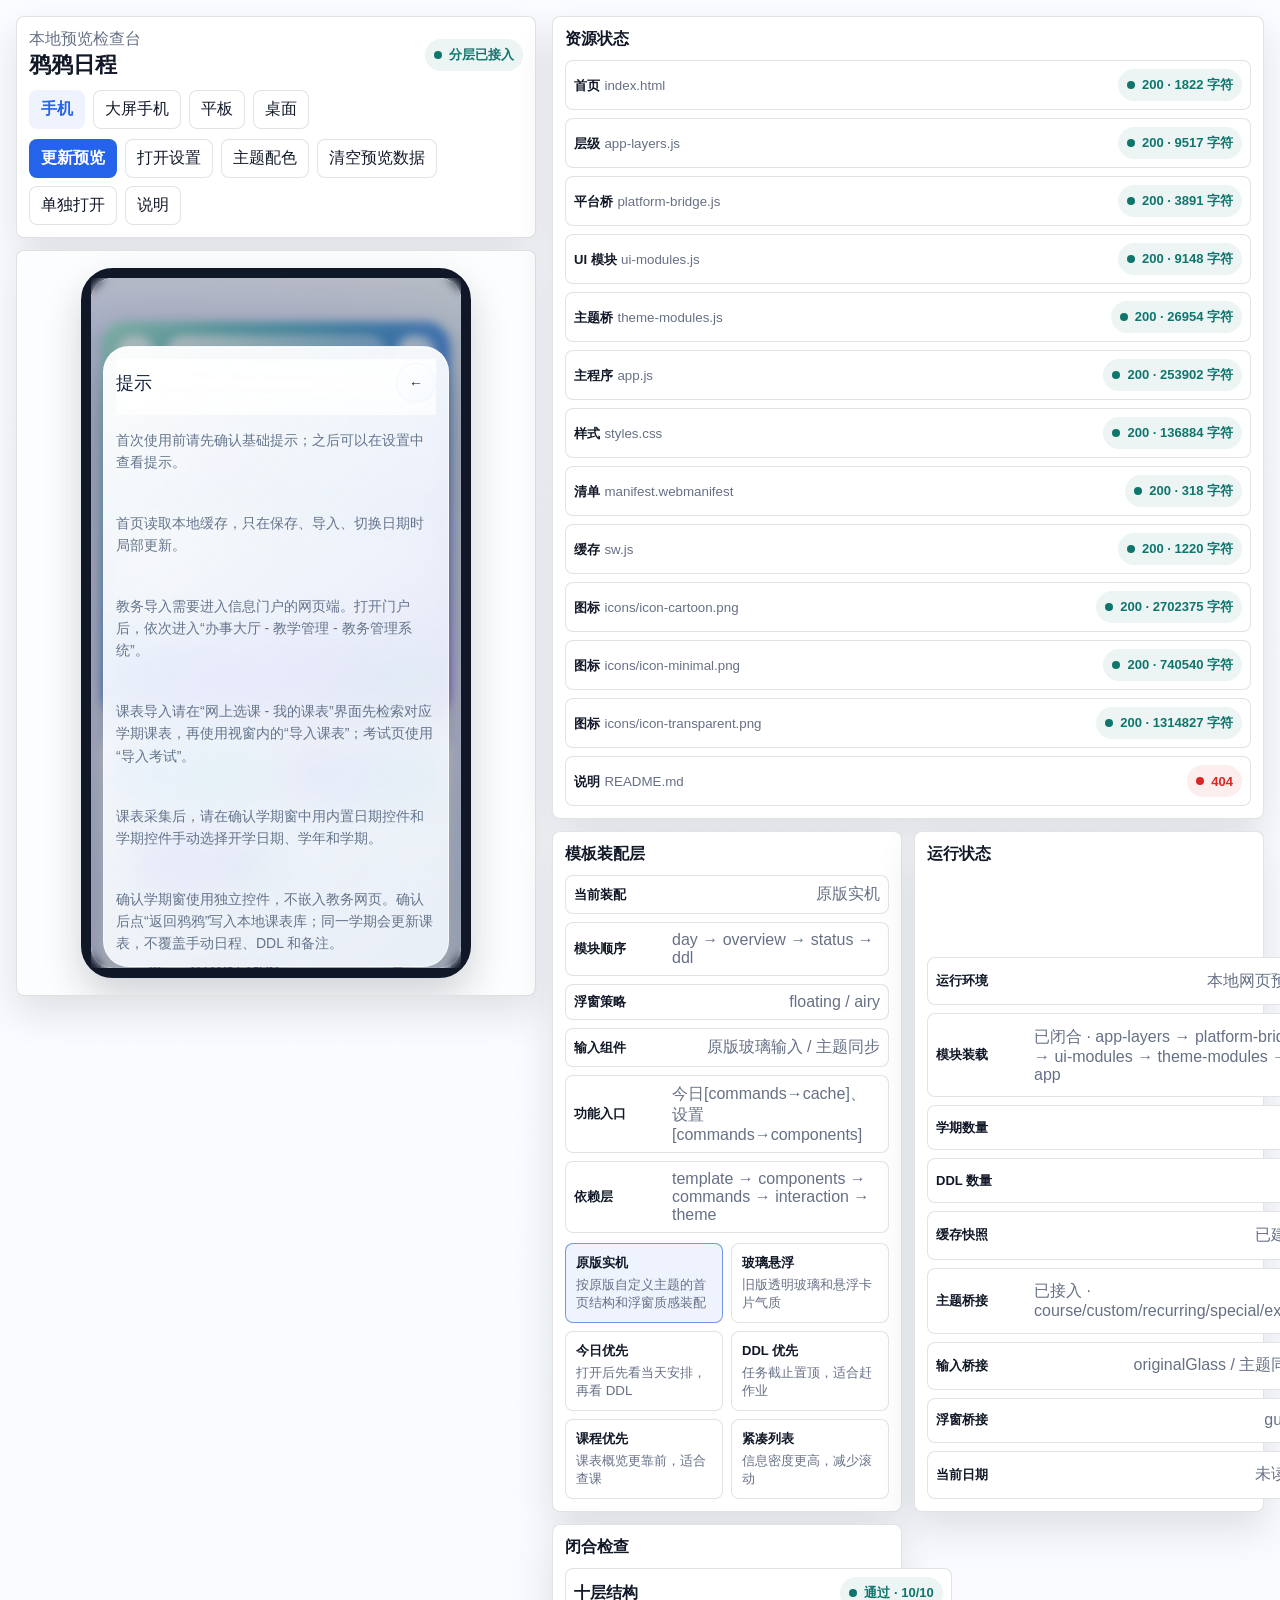
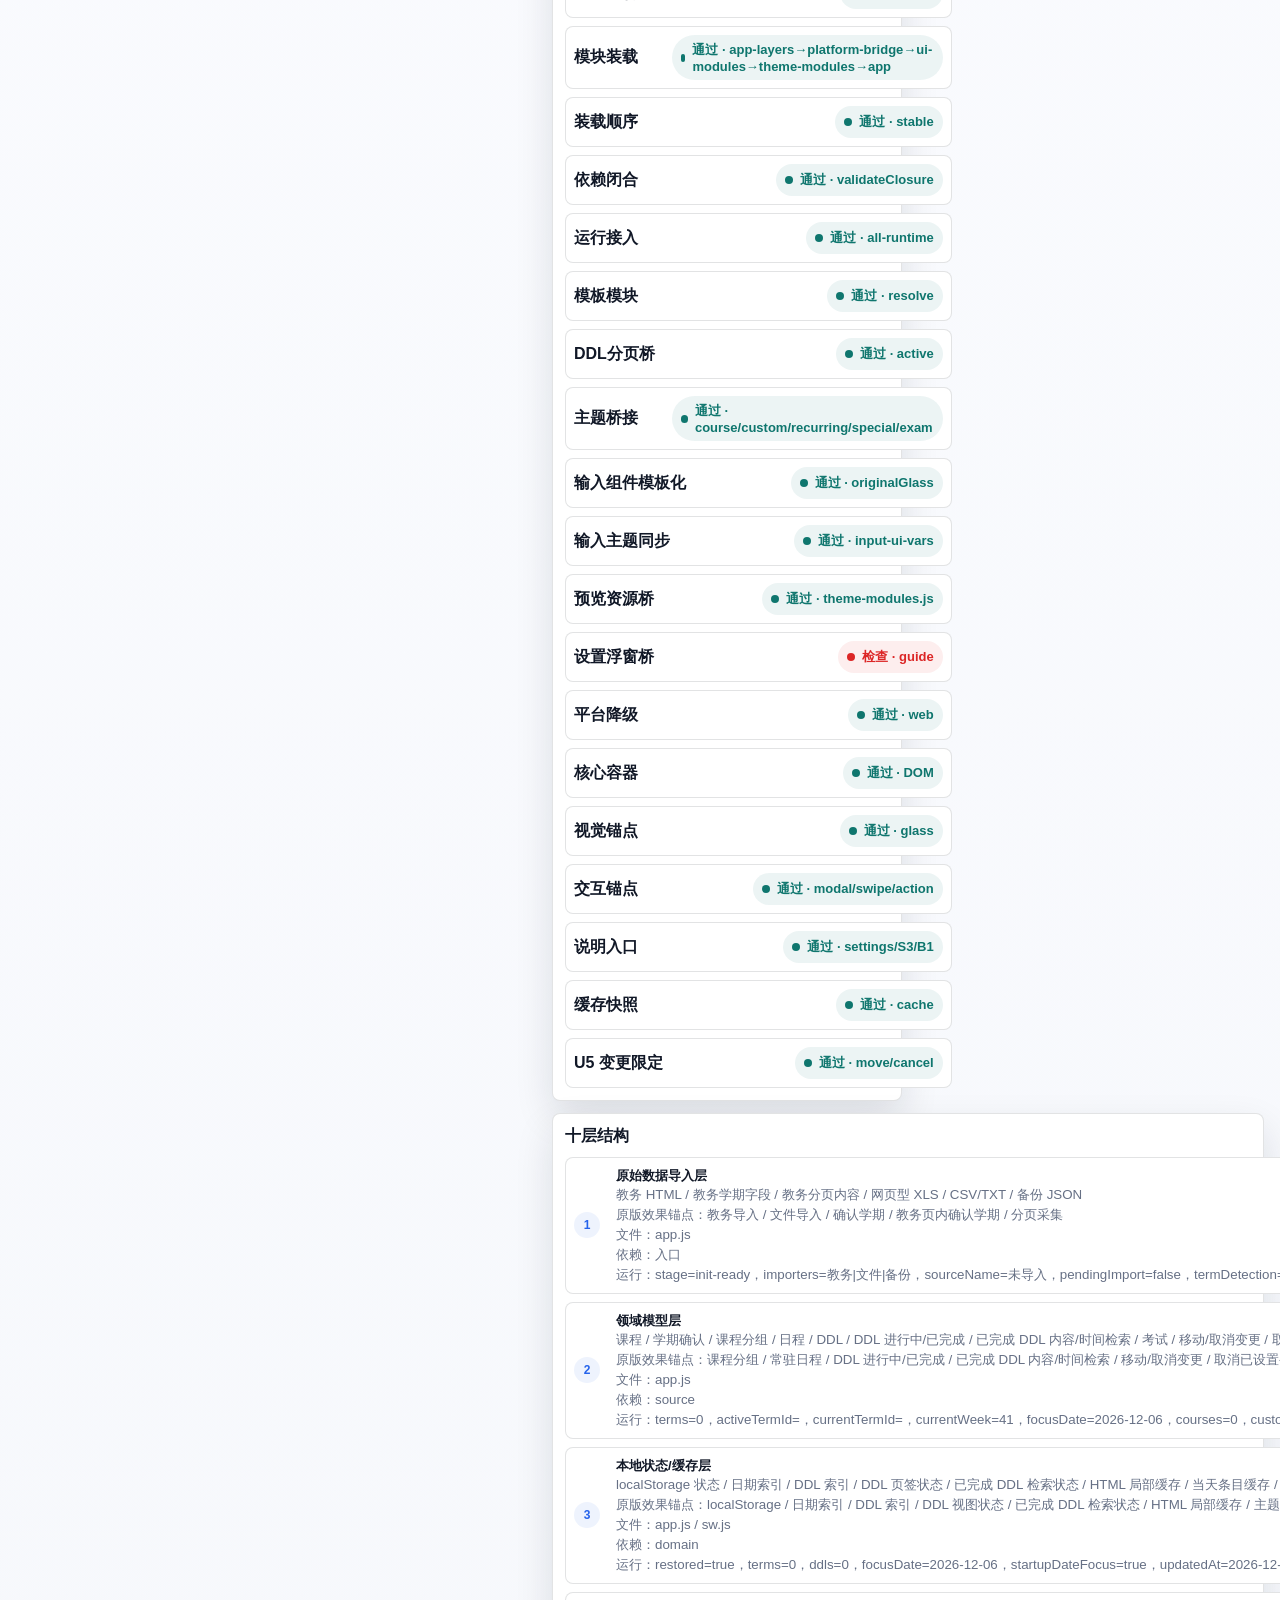
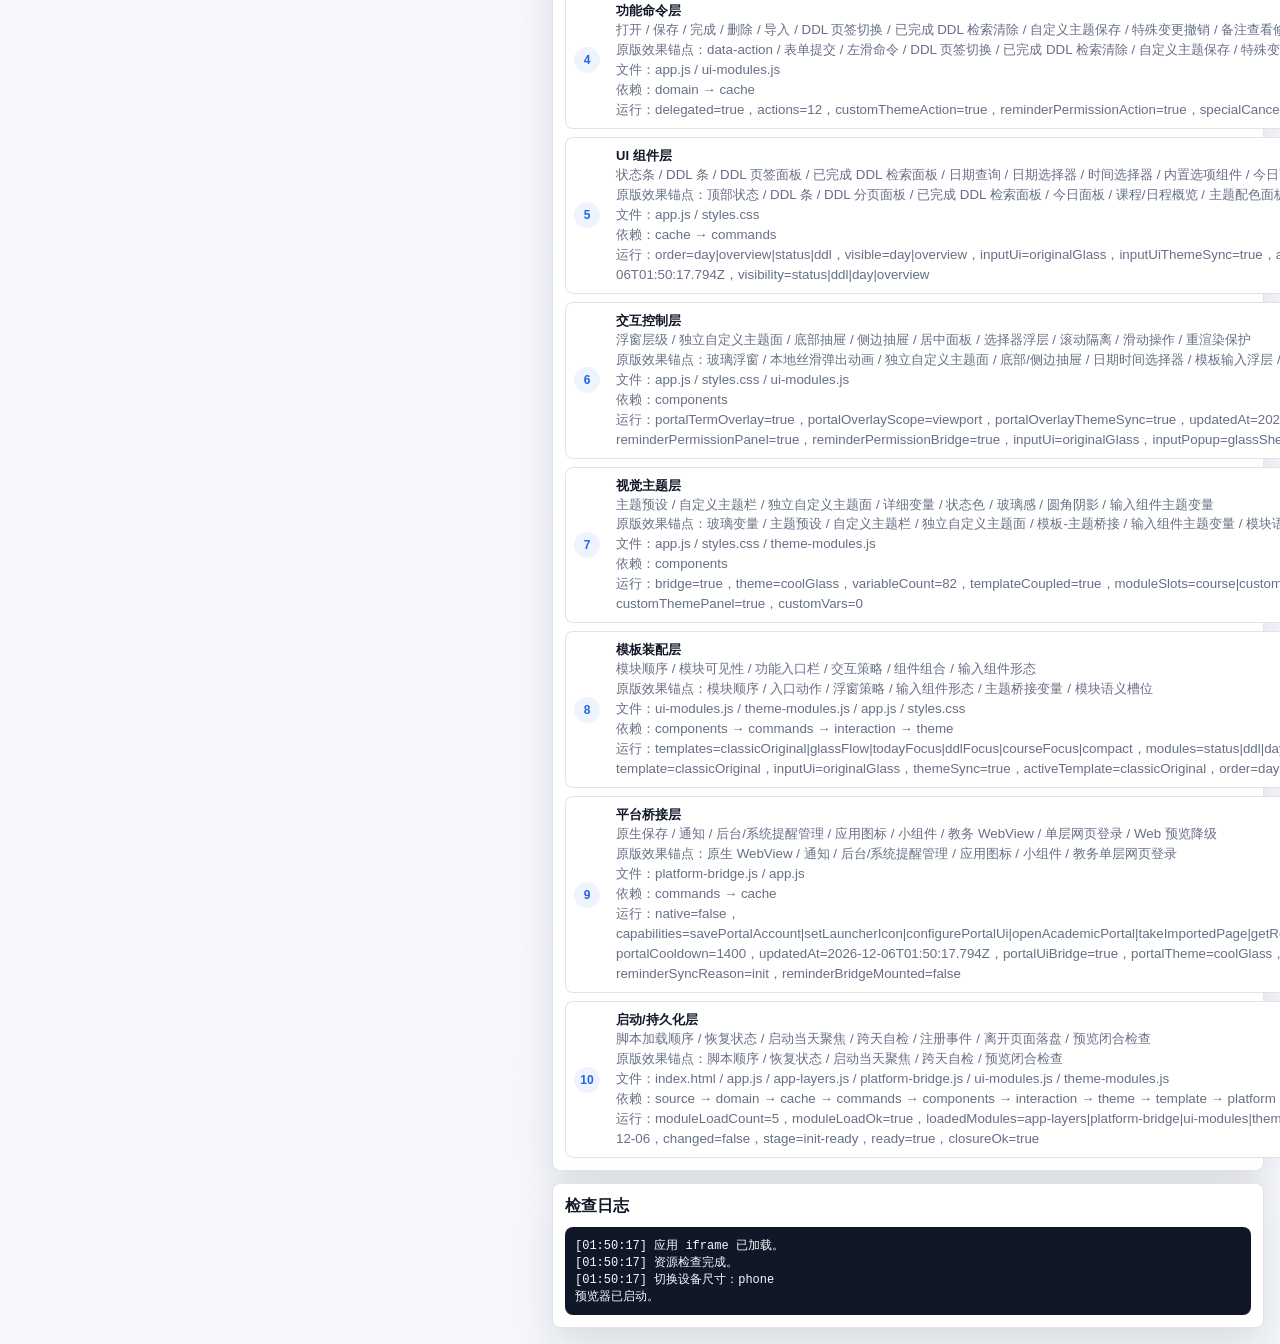
==== YayaScheduleClean/Web/preview.html @ 3cfff025 "Restore startup focus to current date" ====
<!doctype html>
<html lang="zh-CN">
  <head>
    <meta charset="utf-8" />
    <meta name="viewport" content="width=device-width, initial-scale=1" />
    <title>鸦鸦日程预览器</title>
    <link rel="icon" type="image/png" href="icons/icon-transparent.png" />
    <style>
      :root {
        --accent: #2563eb;
        --accent-2: #0f766e;
        --ink: #111827;
        --muted: #667085;
        --line: rgba(17, 24, 39, 0.12);
        --page: #f5f7fb;
        --panel: #ffffff;
        --soft: rgba(37, 99, 235, 0.08);
        --danger: #dc2626;
        --ok: #0f766e;
        --shadow: 0 16px 38px rgba(17, 24, 39, 0.12);
        font-family: -apple-system, BlinkMacSystemFont, "Segoe UI", "Microsoft YaHei", sans-serif;
      }

      * {
        box-sizing: border-box;
      }

      body {
        margin: 0;
        min-height: 100vh;
        color: var(--ink);
        background: linear-gradient(180deg, #fbfcff, var(--page));
        letter-spacing: 0;
      }

      button,
      select,
      input {
        font: inherit;
      }

      button,
      a.button {
        min-height: 38px;
        padding: 8px 11px;
        border: 1px solid var(--line);
        border-radius: 8px;
        background: var(--panel);
        color: var(--ink);
        text-decoration: none;
      }

      button.primary,
      a.primary {
        background: var(--accent);
        border-color: transparent;
        color: #fff;
        font-weight: 800;
      }

      button.ghost {
        background: var(--soft);
        color: var(--accent);
        border-color: transparent;
        font-weight: 700;
      }

      .preview-app {
        min-height: 100vh;
        display: grid;
        grid-template-columns: minmax(340px, 520px) minmax(380px, 1fr);
        gap: 16px;
        padding: 16px;
      }

      .stage,
      .inspector {
        min-width: 0;
      }

      .stage {
        display: grid;
        gap: 12px;
        align-content: start;
      }

      .stage-head,
      .panel {
        background: var(--panel);
        border: 1px solid var(--line);
        border-radius: 8px;
        box-shadow: var(--shadow);
      }

      .stage-head {
        display: grid;
        gap: 10px;
        padding: 12px;
      }

      .title-row,
      .toolbar,
      .button-row,
      .status-grid,
      .template-grid {
        display: flex;
        align-items: center;
        gap: 8px;
        flex-wrap: wrap;
      }

      .title-row {
        justify-content: space-between;
      }

      h1,
      h2,
      h3,
      p {
        margin: 0;
      }

      h1 {
        font-size: 22px;
      }

      h2 {
        font-size: 16px;
      }

      h3 {
        font-size: 14px;
      }

      p,
      small,
      .muted,
      .kv span {
        color: var(--muted);
      }

      .device-wrap {
        display: grid;
        place-items: center;
        min-height: calc(100vh - 154px);
        padding: 14px;
        background: color-mix(in srgb, var(--panel) 74%, var(--page));
        border: 1px solid var(--line);
        border-radius: 8px;
        box-shadow: var(--shadow);
        overflow: auto;
      }

      .device-frame {
        width: min(var(--device-width, 390px), 100%);
        height: min(var(--device-height, 844px), calc(100vh - 190px));
        min-height: 560px;
        border: 10px solid #101828;
        border-radius: 32px;
        overflow: hidden;
        background: #fff;
        box-shadow: 0 18px 38px rgba(17, 24, 39, 0.18);
      }

      .device-frame[data-kind="desktop"] {
        width: min(var(--device-width, 1180px), 100%);
        border-width: 8px;
        border-radius: 12px;
      }

      iframe {
        width: 100%;
        height: 100%;
        border: 0;
        display: block;
        background: #fff;
      }

      .inspector {
        display: grid;
        grid-template-columns: repeat(2, minmax(0, 1fr));
        gap: 12px;
        align-content: start;
      }

      .panel {
        display: grid;
        gap: 10px;
        padding: 12px;
      }

      .panel.wide {
        grid-column: 1 / -1;
      }

      .chip {
        display: inline-flex;
        align-items: center;
        gap: 7px;
        min-height: 32px;
        padding: 6px 9px;
        border-radius: 999px;
        background: var(--soft);
        color: var(--accent);
        font-weight: 800;
        font-size: 13px;
      }

      .chip.bad {
        background: rgba(220, 38, 38, 0.08);
        color: var(--danger);
      }

      .chip.ok {
        background: rgba(15, 118, 110, 0.08);
        color: var(--ok);
      }

      .dot {
        width: 8px;
        height: 8px;
        border-radius: 999px;
        background: currentColor;
      }

      .asset-list,
      .layer-list,
      .kv-list,
      .check-list {
        display: grid;
        gap: 8px;
      }

      .asset,
      .layer,
      .kv,
      .check {
        display: grid;
        grid-template-columns: minmax(90px, 1fr) auto;
        gap: 8px;
        align-items: center;
        padding: 8px;
        border: 1px solid var(--line);
        border-radius: 8px;
        background: #fff;
      }

      .layer {
        grid-template-columns: 34px 1fr;
      }

      .layer b {
        display: grid;
        place-items: center;
        width: 26px;
        height: 26px;
        border-radius: 999px;
        background: var(--soft);
        color: var(--accent);
        font-size: 12px;
      }

      .layer strong,
      .asset strong,
      .kv strong {
        font-size: 13px;
      }

      .layer small {
        display: block;
        line-height: 1.5;
      }

      .template-card {
        flex: 1 1 130px;
        display: grid;
        gap: 4px;
        padding: 10px;
        border: 1px solid var(--line);
        border-radius: 8px;
        background: #fff;
        text-align: left;
      }

      .template-card.active {
        border-color: color-mix(in srgb, var(--accent) 56%, var(--line));
        background: var(--soft);
      }

      .template-card strong {
        font-size: 13px;
      }

      .log {
        min-height: 54px;
        padding: 10px;
        border-radius: 8px;
        background: #101828;
        color: #f8fafc;
        font-family: ui-monospace, SFMono-Regular, Consolas, monospace;
        font-size: 12px;
        white-space: pre-wrap;
      }

      code {
        font-family: ui-monospace, SFMono-Regular, Consolas, monospace;
        font-size: 12px;
        padding: 2px 5px;
        border-radius: 6px;
        background: #f2f4f7;
      }

      @media (max-width: 980px) {
        .preview-app {
          grid-template-columns: 1fr;
        }

        .device-wrap {
          min-height: 68vh;
        }

        .inspector {
          grid-template-columns: 1fr;
        }
      }

      @media (max-width: 520px) {
        .preview-app {
          padding: 10px;
        }

        .device-frame {
          min-height: 520px;
          border-width: 8px;
        }
      }
    </style>
  </head>
  <body>
    <main class="preview-app">
      <section class="stage">
        <header class="stage-head">
          <div class="title-row">
            <div>
              <p class="muted">本地预览检查台</p>
              <h1>鸦鸦日程</h1>
            </div>
            <span id="runtimeBadge" class="chip"><i class="dot"></i>等待加载</span>
          </div>

          <div class="toolbar" aria-label="设备尺寸">
            <button class="ghost" type="button" data-device="phone">手机</button>
            <button type="button" data-device="large">大屏手机</button>
            <button type="button" data-device="tablet">平板</button>
            <button type="button" data-device="desktop">桌面</button>
          </div>

          <div class="button-row">
            <button id="reloadButton" class="primary" type="button">更新预览</button>
            <button id="openSettingsButton" type="button">打开设置</button>
            <button id="openThemeButton" type="button">主题配色</button>
            <button id="clearPreviewButton" type="button">清空预览数据</button>
            <a class="button" href="./index.html" target="_blank" rel="noreferrer">单独打开</a>
            <a class="button" href="./README.md" target="_blank" rel="noreferrer">说明</a>
          </div>
        </header>

        <section class="device-wrap" aria-label="应用画面">
          <div id="deviceFrame" class="device-frame" style="--device-width:390px;--device-height:844px">
            <iframe id="appFrame" src="./index.html" title="鸦鸦日程"></iframe>
          </div>
        </section>
      </section>

      <aside class="inspector">
        <section class="panel wide">
          <h2>资源状态</h2>
          <div id="assetList" class="asset-list"></div>
        </section>

        <section class="panel">
          <h2>模板装配层</h2>
          <div id="templateInfo" class="kv-list"></div>
          <div id="templateGrid" class="template-grid"></div>
        </section>

        <section class="panel">
          <h2>运行状态</h2>
          <div id="runtimeInfo" class="kv-list"></div>
        </section>

        <section class="panel">
          <h2>闭合检查</h2>
          <div id="runtimeChecks" class="check-list"></div>
        </section>

        <section class="panel wide">
          <h2>十层结构</h2>
          <div id="layerList" class="layer-list"></div>
        </section>

        <section class="panel wide">
          <h2>检查日志</h2>
          <div id="logBox" class="log">预览器已启动。</div>
        </section>
      </aside>
    </main>

    <script>
      const STORAGE_KEY = "yaya-schedule-rewrite-v2";
      const frame = document.getElementById("appFrame");
      const deviceFrame = document.getElementById("deviceFrame");
      const runtimeBadge = document.getElementById("runtimeBadge");
      const assetList = document.getElementById("assetList");
      const templateInfo = document.getElementById("templateInfo");
      const templateGrid = document.getElementById("templateGrid");
      const runtimeInfo = document.getElementById("runtimeInfo");
      const runtimeChecks = document.getElementById("runtimeChecks");
      const layerList = document.getElementById("layerList");
      const logBox = document.getElementById("logBox");
    const PREVIEW_BUILD = "20260523-course-term-chip-v2";

      const assets = [
        ["index.html", "首页"],
        ["app-layers.js", "层级"],
        ["platform-bridge.js", "平台桥"],
        ["ui-modules.js", "UI 模块"],
        ["theme-modules.js", "主题桥"],
        ["app.js", "主程序"],
        ["styles.css", "样式"],
        ["manifest.webmanifest", "清单"],
        ["sw.js", "缓存"],
        ["icons/icon-cartoon.png", "图标"],
        ["icons/icon-minimal.png", "图标"],
        ["icons/icon-transparent.png", "图标"],
        ["README.md", "说明"]
      ];

      const devices = {
        phone: ["390px", "844px", "phone"],
        large: ["430px", "932px", "phone"],
        tablet: ["768px", "1024px", "tablet"],
        desktop: ["1180px", "760px", "desktop"]
      };

      document.querySelectorAll("[data-device]").forEach((button) => {
        button.addEventListener("click", () => setDevice(button.dataset.device));
      });

      document.getElementById("reloadButton").addEventListener("click", () => reloadFrame({ refreshCache: true }));
      document.getElementById("openSettingsButton").addEventListener("click", () => clickInApp("#settingsButton"));
      document.getElementById("openThemeButton").addEventListener("click", () => clickInApp('[data-action="open-theme"]', "#settingsButton"));
      document.getElementById("clearPreviewButton").addEventListener("click", clearPreviewData);
      frame.addEventListener("load", () => {
        log("应用 iframe 已加载。");
        window.setTimeout(refreshRuntime, 180);
      });

      setDevice("phone");
      checkAssets();
      renderStaticLayers();
      frame.src = previewUrl();

      function setDevice(name) {
        const device = devices[name] || devices.phone;
        deviceFrame.style.setProperty("--device-width", device[0]);
        deviceFrame.style.setProperty("--device-height", device[1]);
        deviceFrame.dataset.kind = device[2];
        document.querySelectorAll("[data-device]").forEach((button) => {
          button.classList.toggle("ghost", button.dataset.device === name);
        });
        log("切换设备尺寸：" + name);
      }

      async function reloadFrame(options = {}) {
        if (options.refreshCache) await clearPreviewCachesOnly();
        frame.src = previewUrl();
        checkAssets();
        log(options.refreshCache ? "预览资源缓存已更新。" : "预览已刷新。");
      }

      function previewUrl() {
        return `./index.html?preview=${encodeURIComponent(PREVIEW_BUILD)}-${Date.now()}`;
      }

      async function checkAssets() {
        assetList.innerHTML = assets.map(([path, label]) => assetRow(label, path, "检查中")).join("");
        const rows = await Promise.all(assets.map(async ([path, label]) => {
          try {
            const response = await fetch(path, { cache: "no-store" });
            const text = await response.text();
            return assetRow(label, path, response.ok ? `${response.status} · ${text.length} 字符` : String(response.status), response.ok);
          } catch (error) {
            return assetRow(label, path, "不可访问", false);
          }
        }));
        assetList.innerHTML = rows.join("");
        log("资源检查完成。");
      }

      function assetRow(label, path, status, ok = null) {
        const stateClass = ok === null ? "" : ok ? "ok" : "bad";
        return `
          <div class="asset">
            <div>
              <strong>${escapeHtml(label)}</strong>
              <small class="muted">${escapeHtml(path)}</small>
            </div>
            <span class="chip ${stateClass}"><i class="dot"></i>${escapeHtml(status)}</span>
          </div>
        `;
      }

      function refreshRuntime() {
        const win = frame.contentWindow;
        if (!win) return;
        const hasLayers = Boolean(win.YayaLayers);
        const hasPlatform = Boolean(win.YayaPlatform);
        const hasUi = Boolean(win.YayaUiModules);
        const hasTheme = Boolean(win.YayaThemeModules);
        const modulesOk = win.YayaLayers?.validateModules?.()?.ok !== false;
        runtimeBadge.className = hasLayers && hasPlatform && hasUi && hasTheme && modulesOk ? "chip ok" : "chip bad";
        runtimeBadge.innerHTML = '<i class="dot"></i>' + (hasLayers && hasPlatform && hasUi && hasTheme && modulesOk ? "分层已接入" : "分层缺失");
        renderLayers(win);
        renderTemplateAssembly(win);
        renderRuntimeInfo(win);
        renderRuntimeChecks(win);
      }

      function renderStaticLayers() {
        const fallback = [
          { name: "原始数据导入层", owns: ["教务页面", "文件文本", "备份 JSON"], files: ["app.js"], dependsOn: [] },
          { name: "领域模型层", owns: ["课程", "日程", "DDL", "考试", "变更"], files: ["app.js"], dependsOn: ["source"] },
          { name: "本地状态缓存层", owns: ["localStorage", "日期索引", "DDL 索引"], files: ["app.js", "sw.js"], dependsOn: ["domain"] },
          { name: "功能命令层", owns: ["打开", "保存", "完成", "删除", "导入"], files: ["app.js", "ui-modules.js"], dependsOn: ["domain", "cache"] },
          { name: "UI 组件层", owns: ["状态条", "DDL 条", "今日面板", "概览卡"], files: ["app.js", "styles.css"], dependsOn: ["cache", "commands"] },
          { name: "交互控制层", owns: ["浮窗", "抽屉", "关闭", "滚动隔离"], files: ["app.js", "styles.css", "ui-modules.js"], dependsOn: ["components"] },
          { name: "视觉主题层", owns: ["颜色变量", "模板-主题桥接", "状态色", "圆角阴影"], files: ["app.js", "styles.css", "theme-modules.js"], dependsOn: ["components"] },
          { name: "模板装配层", owns: ["模块顺序", "功能入口", "交互策略", "主题语义槽位"], files: ["ui-modules.js", "theme-modules.js", "app.js"], dependsOn: ["components", "commands", "interaction", "theme"] },
          { name: "平台桥接层", owns: ["原生平台", "Web 预览降级"], files: ["platform-bridge.js", "app.js"], dependsOn: ["commands", "cache"] },
          { name: "启动持久化层", owns: ["恢复状态", "启动当天聚焦", "跨天自检", "注册事件", "离开落盘"], files: ["index.html", "app.js"], dependsOn: ["template", "platform"] }
        ];
        layerList.innerHTML = fallback.map((layer, index) => layerRow(index + 1, layer)).join("");
      }

      function renderLayers(win) {
        const layers = win.YayaLayers?.all;
        if (!Array.isArray(layers)) return;
        layerList.innerHTML = layers.map((layer, index) => layerRow(index + 1, win.YayaLayers.describe?.(layer.id) || layer)).join("");
      }

      function layerRow(index, layer) {
        const owns = Array.isArray(layer.owns) ? layer.owns.join(" / ") : "";
        const files = Array.isArray(layer.files) ? layer.files.join(" / ") : "";
        const depends = Array.isArray(layer.dependsOn) && layer.dependsOn.length ? layer.dependsOn.join(" → ") : "入口";
        const effects = Array.isArray(layer.effects) ? layer.effects.join(" / ") : "";
        const runtime = layer.runtime && Object.keys(layer.runtime).length ? "运行：" + Object.entries(layer.runtime).map(([key, value]) => `${key}=${formatValue(value)}`).join("，") : "";
        return `
          <div class="layer">
            <b>${index}</b>
            <div>
              <strong>${escapeHtml(layer.name)}</strong>
              <small>${escapeHtml(owns)}</small>
              ${effects ? `<small>原版效果锚点：${escapeHtml(effects)}</small>` : ""}
              <small>文件：${escapeHtml(files)}</small>
              <small>依赖：${escapeHtml(depends)}</small>
              ${runtime ? `<small>${escapeHtml(runtime)}</small>` : ""}
            </div>
          </div>
        `;
      }

      function renderTemplateAssembly(win) {
        const modules = win.YayaUiModules;
        if (!modules) {
          templateInfo.innerHTML = kvRow("状态", "UI 模块未加载");
          templateGrid.innerHTML = "";
          return;
        }
        const state = readState(win);
        const assembly = modules.resolve({ state });
        templateInfo.innerHTML = [
          kvRow("当前装配", assembly.label || assembly.id),
          kvRow("模块顺序", (assembly.order || []).join(" → ")),
          kvRow("浮窗策略", `${assembly.interaction?.modalLayout || ""} / ${assembly.interaction?.density || ""}`),
          kvRow("输入组件", `${assembly.inputUi?.label || assembly.inputUi?.variant || "默认输入"} / ${assembly.inputUi?.themeSync === false ? "独立配色" : "主题同步"}`),
          kvRow("功能入口", (assembly.actions || []).map((item) => `${item.label}[${item.layer || "commands"}→${item.targetLayer || "components"}]`).join("、") || "无"),
          kvRow("依赖层", (assembly.layerTrace || []).join(" → "))
        ].join("");
        templateGrid.innerHTML = Object.entries(modules.TEMPLATES || {}).map(([id, template]) => `
          <button class="template-card ${id === assembly.id ? "active" : ""}" type="button" data-template-id="${escapeHtml(id)}">
            <strong>${escapeHtml(template.label || id)}</strong>
            <small>${escapeHtml(template.description || "")}</small>
          </button>
        `).join("");
        templateGrid.querySelectorAll("[data-template-id]").forEach((button) => {
          button.addEventListener("click", () => applyPreviewTemplate(button.dataset.templateId));
        });
      }

      function runtimePlatformLabel(win) {
        const ua = win.navigator?.userAgent || "";
        const isiOS = Boolean(win.YayaNative?.__iosBridgeReady) || /iPad|iPhone|iPod/i.test(ua) || (/Macintosh/i.test(ua) && Number(win.navigator?.maxTouchPoints || 0) > 1);
        const isAndroid = /Android/i.test(ua);
        const native = Boolean(win.YayaPlatform?.isNative?.());
        if (isiOS) return native ? "iOS WKWebView" : "iOS 网页预览";
        if (isAndroid) return native ? "Android WebView" : "Android 网页预览";
        return native ? "原生 WebView" : "本地网页预览";
      }
      function renderRuntimeInfo(win) {
        const state = readState(win);
        const cacheReady = Boolean(win.localStorage.getItem("yaya-schedule-rewrite-cache-v2"));
        const themeRuntime = win.YayaLayers?.runtime?.theme || {};
        const moduleState = win.YayaLayers?.validateModules?.();
        const doc = frame.contentDocument;
        const modalKind = doc?.querySelector(".modal-root")?.dataset?.modalKind || "未打开";
        runtimeInfo.innerHTML = [
          kvRow("运行环境", runtimePlatformLabel(win)),
          kvRow("模块装载", moduleState ? `${moduleState.ok ? "已闭合" : "待检查"} · ${moduleState.loaded.join(" → ")}` : "未确认"),
          kvRow("学期数量", String((state.terms || []).length)),
          kvRow("DDL 数量", String((state.ddls || []).length)),
          kvRow("缓存快照", cacheReady ? "已建立" : "未建立"),
          kvRow("主题桥接", themeRuntime.bridge && themeRuntime.templateCoupled ? `已接入 · ${themeRuntime.moduleSlots?.join("/") || "moduleSlots"}` : "未确认"),
          kvRow("输入桥接", `${doc?.body?.dataset?.inputUi || "未确认"} / ${themeRuntime.inputUiThemeSync ? "主题同步" : "待检查"}`),
          kvRow("浮窗桥接", modalKind),
          kvRow("当前日期", state.focusDate || "未读取")
        ].join("");
      }

      function renderRuntimeChecks(win) {
        const doc = frame.contentDocument;
        const layers = Array.isArray(win.YayaLayers?.all) ? win.YayaLayers.all : [];
        const layerIds = new Set(layers.map((layer) => layer.id));
        const state = readState(win);
        const closure = win.YayaLayers?.validateClosure?.();
        const moduleState = win.YayaLayers?.validateModules?.();
        const runtimeMissing = closure?.runtimeMissing || [];
        const themeRuntime = win.YayaLayers?.runtime?.theme || {};
        const style = win.getComputedStyle(doc.documentElement);
        const modalRoot = doc?.querySelector(".modal-root");
        const checks = [
          ["十层结构", layers.length === 10 && ["source", "domain", "cache", "commands", "components", "interaction", "theme", "template", "platform", "boot"].every((id) => layerIds.has(id)), `${layers.length}/10`],
          ["模块装载", Boolean(moduleState?.ok), moduleState?.loaded?.join("→") || "modules"],
          ["装载顺序", Boolean(moduleState && !moduleState.moduleOrderBreaks?.length), moduleState?.moduleOrderBreaks?.join("/") || "stable"],
          ["依赖闭合", closure?.ok || (closure && !closure.missing.length && !closure.dependencyBreaks.length && !closure.handoffBreaks.length), closure ? "validateClosure" : "missing"],
          ["运行接入", closure && runtimeMissing.length === 0, runtimeMissing.length ? runtimeMissing.join("/") : "all-runtime"],
          ["模板模块", typeof win.YayaUiModules?.resolve === "function" && Object.keys(win.YayaUiModules?.TEMPLATES || {}).length > 0, "resolve"],
          ["DDL分页桥", Boolean(["active", "completed"].includes(state.ddlView || "active") && win.YayaLayers?.runtime?.components?.ddlView), win.YayaLayers?.runtime?.components?.ddlView || "active"],
          ["主题桥接", Boolean(win.YayaThemeModules?.apply && themeRuntime.bridge && themeRuntime.templateCoupled && style.getPropertyValue("--tpl-brand")), themeRuntime.moduleSlots?.join("/") || "theme-modules"],
          ["输入组件模板化", Boolean(win.YayaLayers?.runtime?.template?.inputUi && doc?.body?.dataset?.inputUi === win.YayaLayers.runtime.template.inputUi), doc?.body?.dataset?.inputUi || "body-data"],
          ["输入主题同步", Boolean(themeRuntime.inputUiThemeSync && style.getPropertyValue("--input-ui-bg") && style.getPropertyValue("--input-ui-accent")), "input-ui-vars"],
          ["预览资源桥", assets.some(([path]) => path === "theme-modules.js") && Boolean(win.YayaThemeModules), "theme-modules.js"],
          ["设置浮窗桥", !modalRoot?.dataset.modalKind || modalRoot.dataset.modalKind === "settings" || Boolean(doc?.querySelector('.modal-card.settings')), modalRoot?.dataset.modalKind || "standby"],
          ["平台降级", typeof win.YayaPlatform?.openAcademicPortal === "function" && typeof win.YayaPlatform?.scheduleDdlNotifications === "function", win.YayaPlatform?.isNative?.() ? "native" : "web"],
          ["核心容器", ["statusBar", "ddlStrip", "dayPanel", "courseOverview", "scheduleOverview"].every((id) => doc?.getElementById(id)), "DOM"],
          ["视觉锚点", Boolean(doc?.querySelector(".ddl-strip") && doc?.querySelector(".day-panel") && win.getComputedStyle(doc.documentElement).getPropertyValue("--glass-blur")), "glass"],
          ["交互锚点", Boolean(doc?.querySelector(".modal-root") && doc?.querySelector("[data-action='open-ddl']") && doc?.querySelector("[data-action='open-specials']")), "modal/swipe/action"],
          ["说明入口", Boolean(doc?.querySelector('[data-action="open-guide"]') || doc?.querySelector('[data-action="open-settings"]') || doc?.querySelector("#settingsButton")), "settings/S3/B1"],
          ["缓存快照", Boolean(win.localStorage.getItem("yaya-schedule-rewrite-cache-v2")), "cache"],
          ["U5 变更限定", (state.specialChanges || []).every((item) => item.action === "move" || item.action === "cancel"), "move/cancel"]
        ];
        runtimeChecks.innerHTML = checks.map(([label, ok, detail]) => checkRow(label, ok, detail)).join("");
      }

      function checkRow(label, ok, detail) {
        return `
          <div class="check">
            <strong>${escapeHtml(label)}</strong>
            <span class="chip ${ok ? "ok" : "bad"}"><i class="dot"></i>${escapeHtml(ok ? "通过" : "检查")}${detail ? ` · ${escapeHtml(detail)}` : ""}</span>
          </div>
        `;
      }

      function kvRow(key, value) {
        return `
          <div class="kv">
            <strong>${escapeHtml(key)}</strong>
            <span>${escapeHtml(value || "-")}</span>
          </div>
        `;
      }

      function applyPreviewTemplate(templateId) {
        const win = frame.contentWindow;
        if (!win) return;
        const modules = win.YayaUiModules;
        const template = modules?.TEMPLATES?.[templateId];
        const state = readState(win);
        state.version = state.version || 2;
        state.uiTemplate = templateId;
        delete state.moduleOrder;
        delete state.moduleVisibility;
        delete state.uiAssemblyOverrides;
        win.localStorage.setItem(STORAGE_KEY, JSON.stringify(state));
        log("预览装配切换：" + templateId);
        reloadFrame();
      }

      function clickInApp(selector, beforeSelector) {
        const doc = frame.contentDocument;
        if (!doc) return;
        if (beforeSelector) doc.querySelector(beforeSelector)?.click();
        window.setTimeout(() => {
          const target = doc.querySelector(selector);
          if (target) {
            target.click();
            log("触发应用动作：" + selector);
            window.setTimeout(refreshRuntime, 180);
          } else {
            log("未找到动作入口：" + selector);
          }
        }, beforeSelector ? 120 : 0);
      }

      async function clearPreviewData() {
        if (!confirm("只清空预览 iframe 的本地数据，继续吗？")) return;
        const win = frame.contentWindow;
        if (!win) return;
        Object.keys(win.localStorage)
          .filter((key) => key.startsWith("yaya-schedule"))
          .forEach((key) => win.localStorage.removeItem(key));
        if (win.caches) {
          const keys = await win.caches.keys();
          await Promise.all(keys.filter((key) => key.startsWith("yaya-schedule")).map((key) => win.caches.delete(key)));
        }
        if (win.navigator?.serviceWorker) {
          const registrations = await win.navigator.serviceWorker.getRegistrations();
          await Promise.all(registrations.map((registration) => registration.unregister()));
        }
        log("预览本地数据和缓存已清空。");
        reloadFrame();
      }

      async function clearPreviewCachesOnly() {
        const win = frame.contentWindow;
        if (!win) return;
        if (win.caches) {
          const keys = await win.caches.keys();
          await Promise.all(keys.filter((key) => key.startsWith("yaya-schedule")).map((key) => win.caches.delete(key)));
        }
        if (win.navigator?.serviceWorker) {
          const registrations = await win.navigator.serviceWorker.getRegistrations();
          await Promise.all(registrations.map((registration) => registration.unregister()));
        }
      }

      function readState(win) {
        try {
          return JSON.parse(win.localStorage.getItem(STORAGE_KEY) || "{}") || {};
        } catch (error) {
          return {};
        }
      }

      function log(message) {
        const time = new Date().toLocaleTimeString("zh-CN", { hour12: false });
        logBox.textContent = `[${time}] ${message}\n` + logBox.textContent.split("\n").slice(0, 8).join("\n");
      }

      function formatValue(value) {
        if (Array.isArray(value)) return value.join("|");
        if (value && typeof value === "object") return Object.keys(value).join("|");
        return String(value);
      }

      function escapeHtml(value) {
        return String(value ?? "")
          .replace(/&/g, "&amp;")
          .replace(/</g, "&lt;")
          .replace(/>/g, "&gt;")
          .replace(/"/g, "&quot;")
          .replace(/'/g, "&#39;");
      }
    </script>
  </body>
</html>
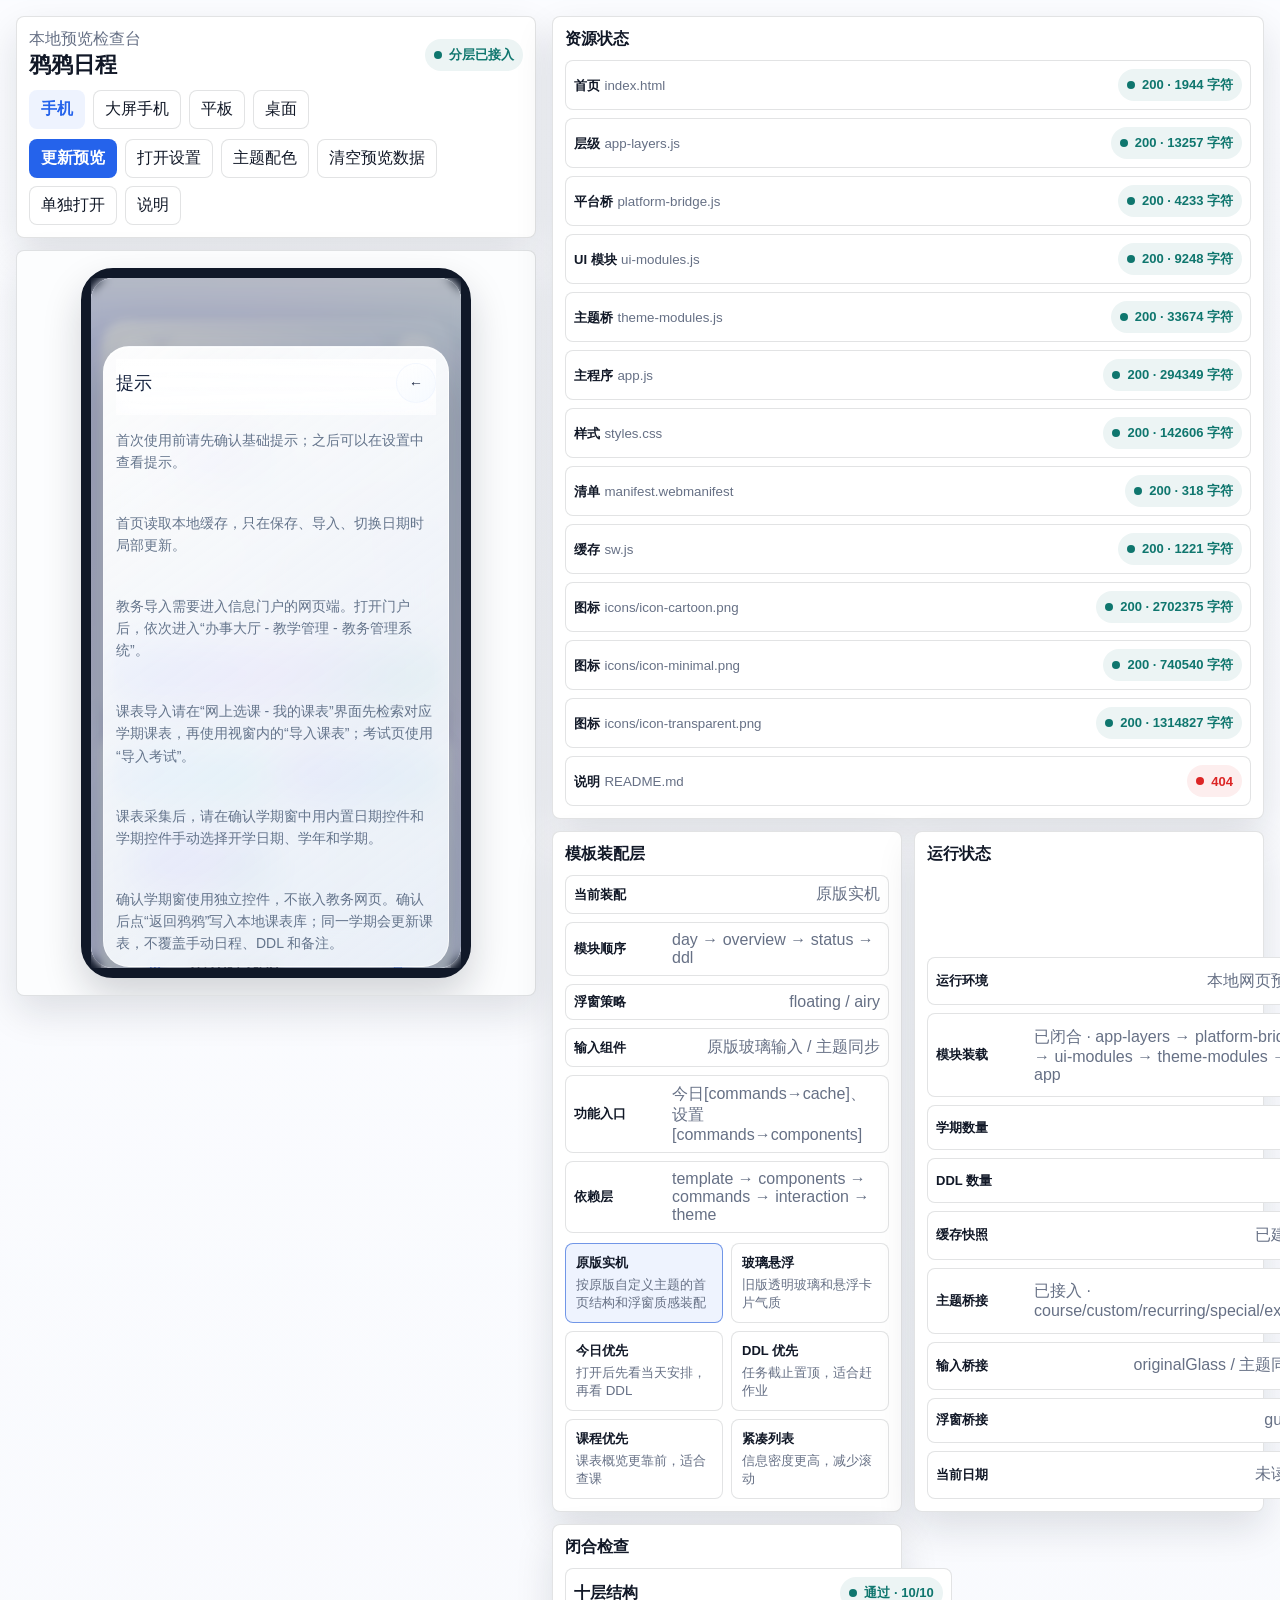
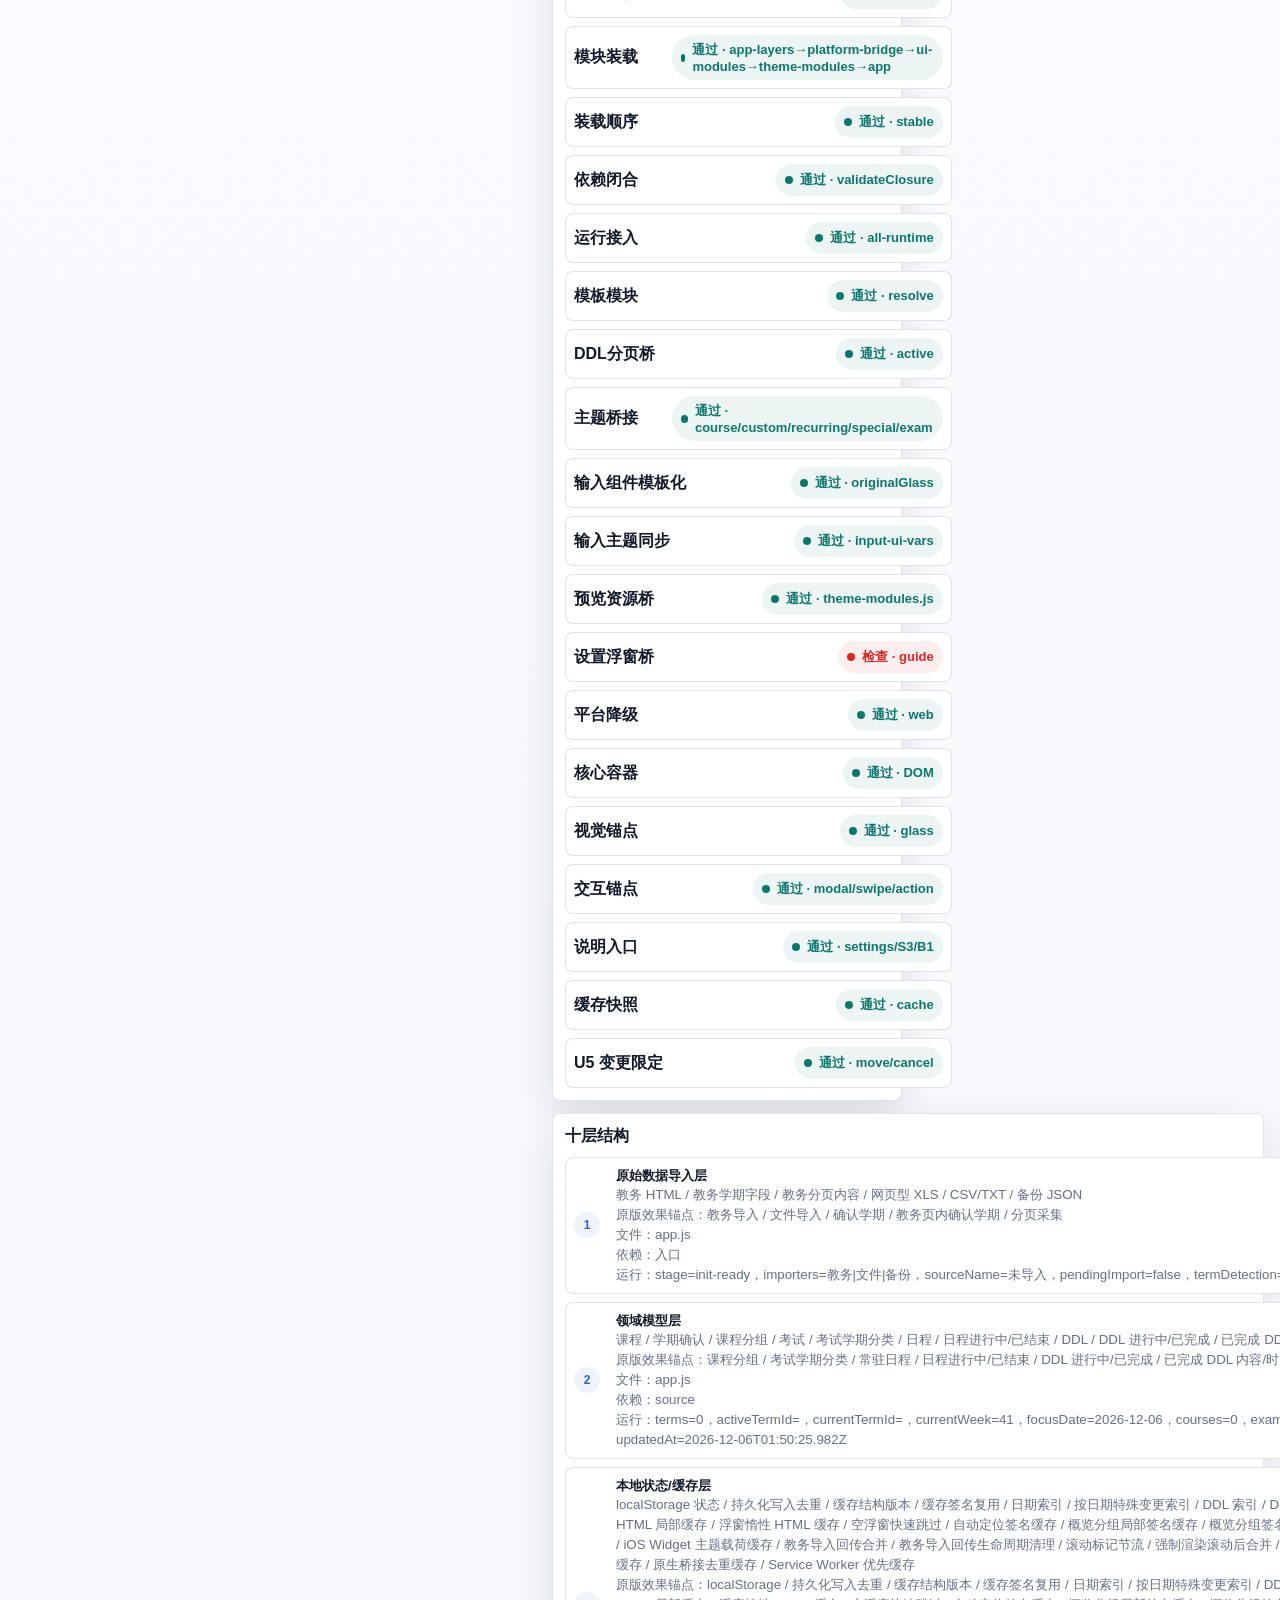
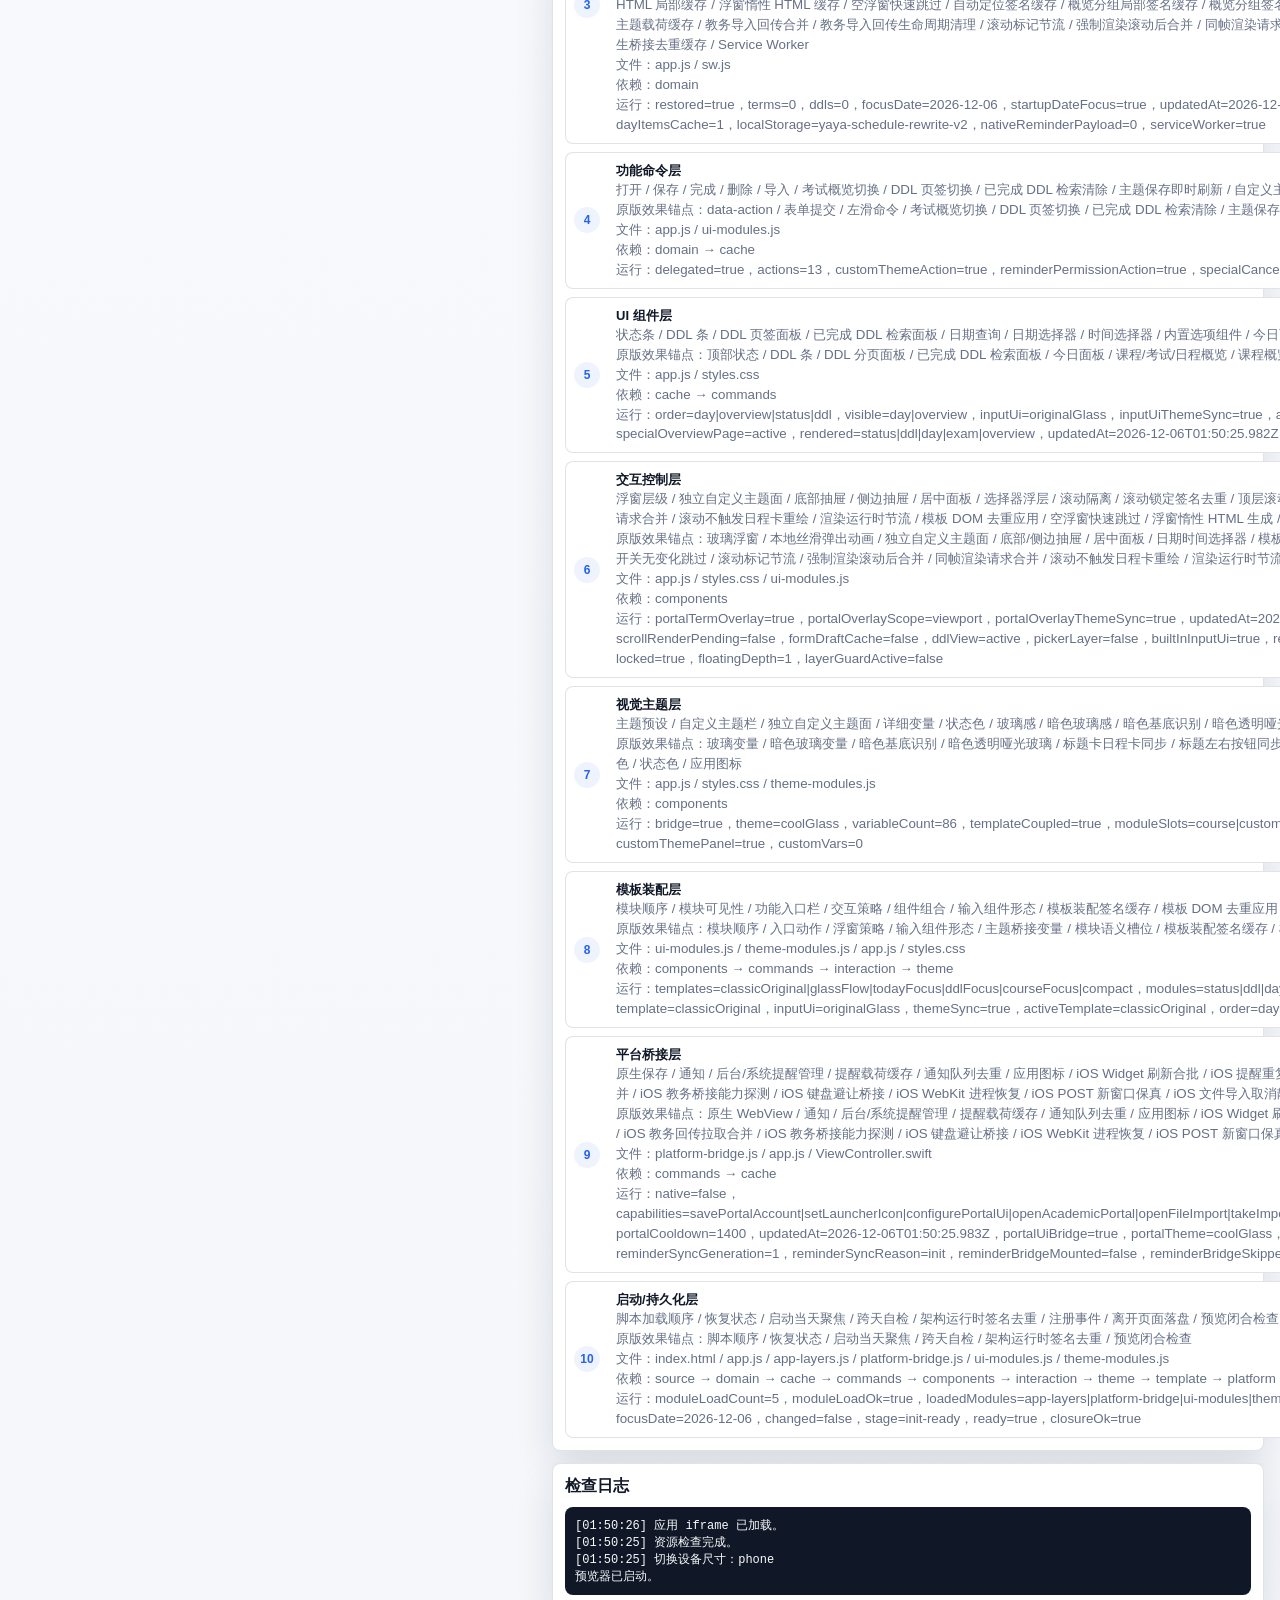
==== commit 14b7b141: "Add exam overview by term" ====
--- a/YayaScheduleClean/Web/preview.html
+++ b/YayaScheduleClean/Web/preview.html
@@ -530,10 +530,10 @@
       function renderStaticLayers() {
         const fallback = [
           { name: "原始数据导入层", owns: ["教务页面", "文件文本", "备份 JSON"], files: ["app.js"], dependsOn: [] },
-          { name: "领域模型层", owns: ["课程", "日程", "DDL", "考试", "变更"], files: ["app.js"], dependsOn: ["source"] },
-          { name: "本地状态缓存层", owns: ["localStorage", "日期索引", "DDL 索引"], files: ["app.js", "sw.js"], dependsOn: ["domain"] },
-          { name: "功能命令层", owns: ["打开", "保存", "完成", "删除", "导入"], files: ["app.js", "ui-modules.js"], dependsOn: ["domain", "cache"] },
-          { name: "UI 组件层", owns: ["状态条", "DDL 条", "今日面板", "概览卡"], files: ["app.js", "styles.css"], dependsOn: ["cache", "commands"] },
+          { name: "领域模型层", owns: ["课程", "考试学期分类", "日程", "DDL", "变更"], files: ["app.js"], dependsOn: ["source"] },
+          { name: "本地状态缓存层", owns: ["localStorage", "日期索引", "考试学期分桶", "DDL 索引"], files: ["app.js", "sw.js"], dependsOn: ["domain"] },
+          { name: "功能命令层", owns: ["打开", "保存", "完成", "删除", "导入", "考试概览切换"], files: ["app.js", "ui-modules.js"], dependsOn: ["domain", "cache"] },
+          { name: "UI 组件层", owns: ["状态条", "DDL 条", "今日面板", "课程/考试/日程概览卡"], files: ["app.js", "styles.css"], dependsOn: ["cache", "commands"] },
           { name: "交互控制层", owns: ["浮窗", "抽屉", "关闭", "滚动隔离"], files: ["app.js", "styles.css", "ui-modules.js"], dependsOn: ["components"] },
           { name: "视觉主题层", owns: ["颜色变量", "模板-主题桥接", "状态色", "圆角阴影"], files: ["app.js", "styles.css", "theme-modules.js"], dependsOn: ["components"] },
           { name: "模板装配层", owns: ["模块顺序", "功能入口", "交互策略", "主题语义槽位"], files: ["ui-modules.js", "theme-modules.js", "app.js"], dependsOn: ["components", "commands", "interaction", "theme"] },
@@ -652,7 +652,7 @@
           ["预览资源桥", assets.some(([path]) => path === "theme-modules.js") && Boolean(win.YayaThemeModules), "theme-modules.js"],
           ["设置浮窗桥", !modalRoot?.dataset.modalKind || modalRoot.dataset.modalKind === "settings" || Boolean(doc?.querySelector('.modal-card.settings')), modalRoot?.dataset.modalKind || "standby"],
           ["平台降级", typeof win.YayaPlatform?.openAcademicPortal === "function" && typeof win.YayaPlatform?.scheduleDdlNotifications === "function", win.YayaPlatform?.isNative?.() ? "native" : "web"],
-          ["核心容器", ["statusBar", "ddlStrip", "dayPanel", "courseOverview", "scheduleOverview"].every((id) => doc?.getElementById(id)), "DOM"],
+          ["核心容器", ["statusBar", "ddlStrip", "dayPanel", "courseOverview", "examOverview", "scheduleOverview"].every((id) => doc?.getElementById(id)), "DOM"],
           ["视觉锚点", Boolean(doc?.querySelector(".ddl-strip") && doc?.querySelector(".day-panel") && win.getComputedStyle(doc.documentElement).getPropertyValue("--glass-blur")), "glass"],
           ["交互锚点", Boolean(doc?.querySelector(".modal-root") && doc?.querySelector("[data-action='open-ddl']") && doc?.querySelector("[data-action='open-specials']")), "modal/swipe/action"],
           ["说明入口", Boolean(doc?.querySelector('[data-action="open-guide"]') || doc?.querySelector('[data-action="open-settings"]') || doc?.querySelector("#settingsButton")), "settings/S3/B1"],
